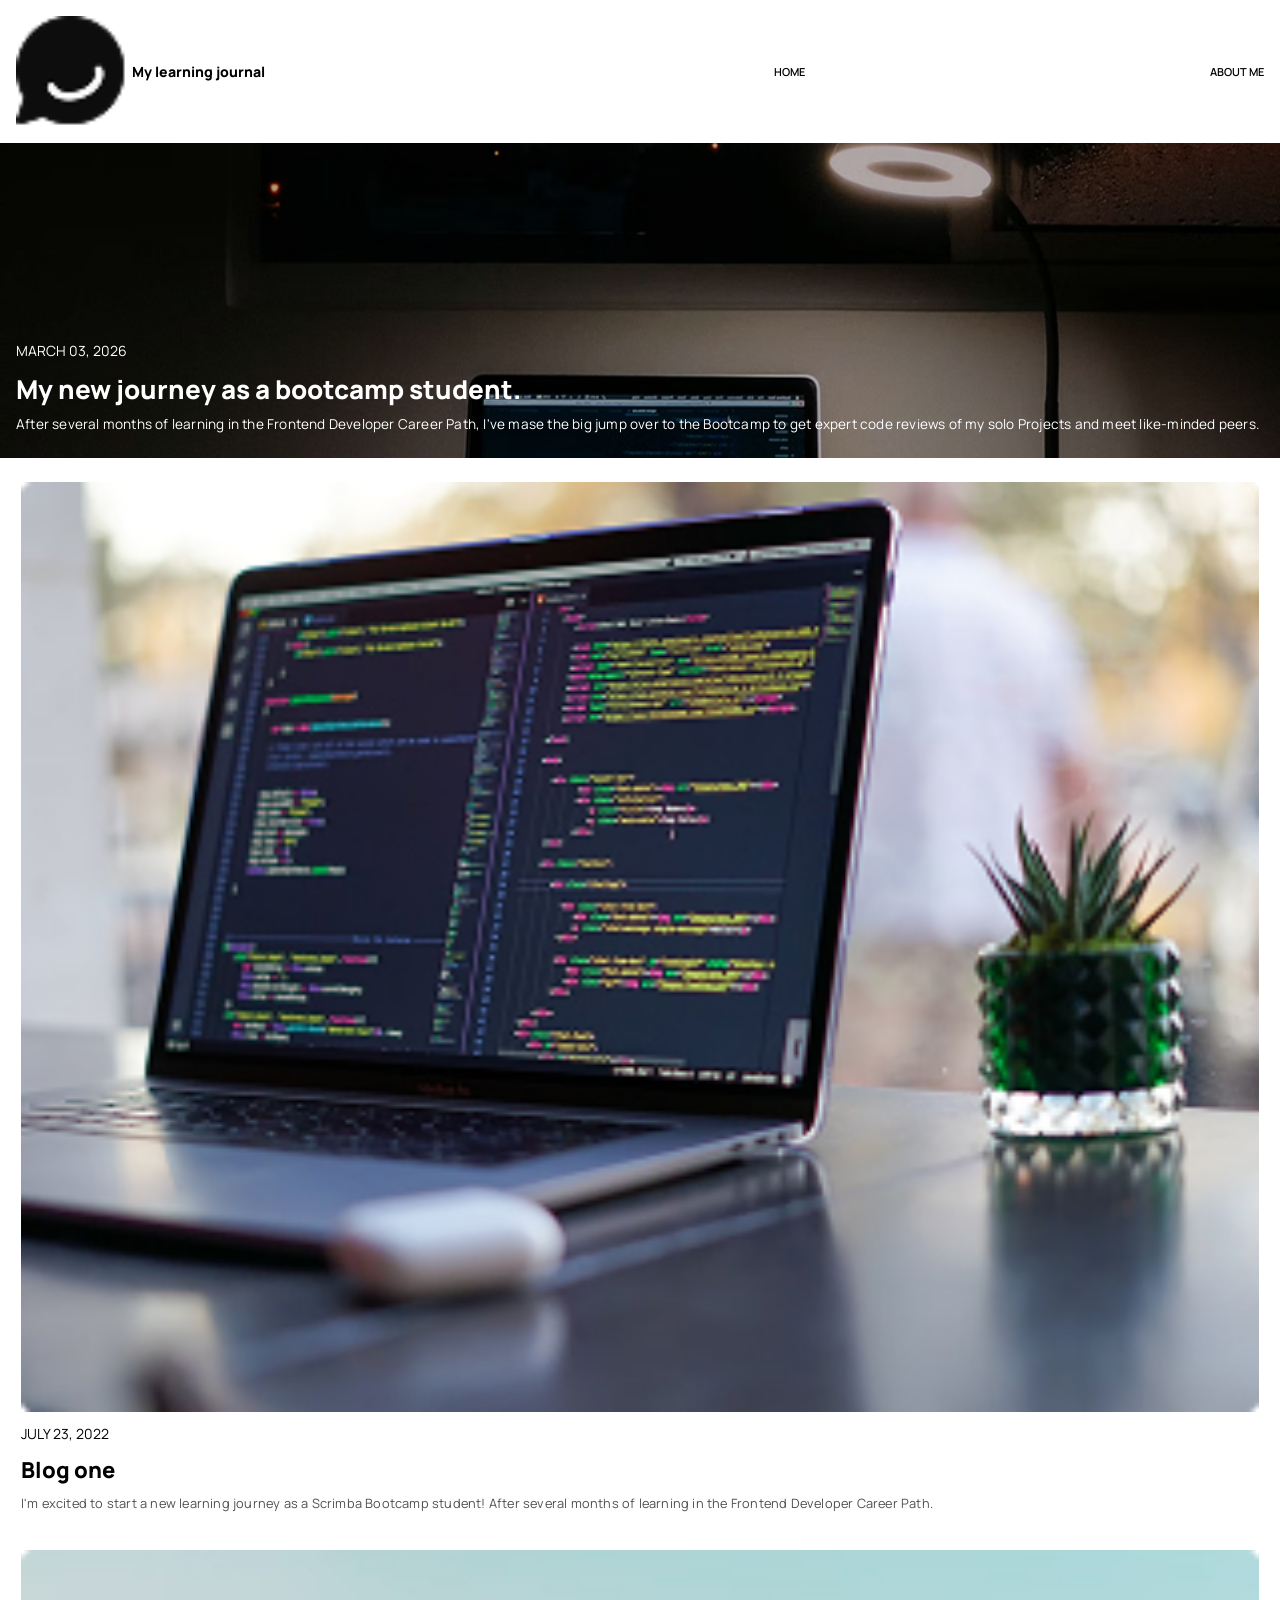
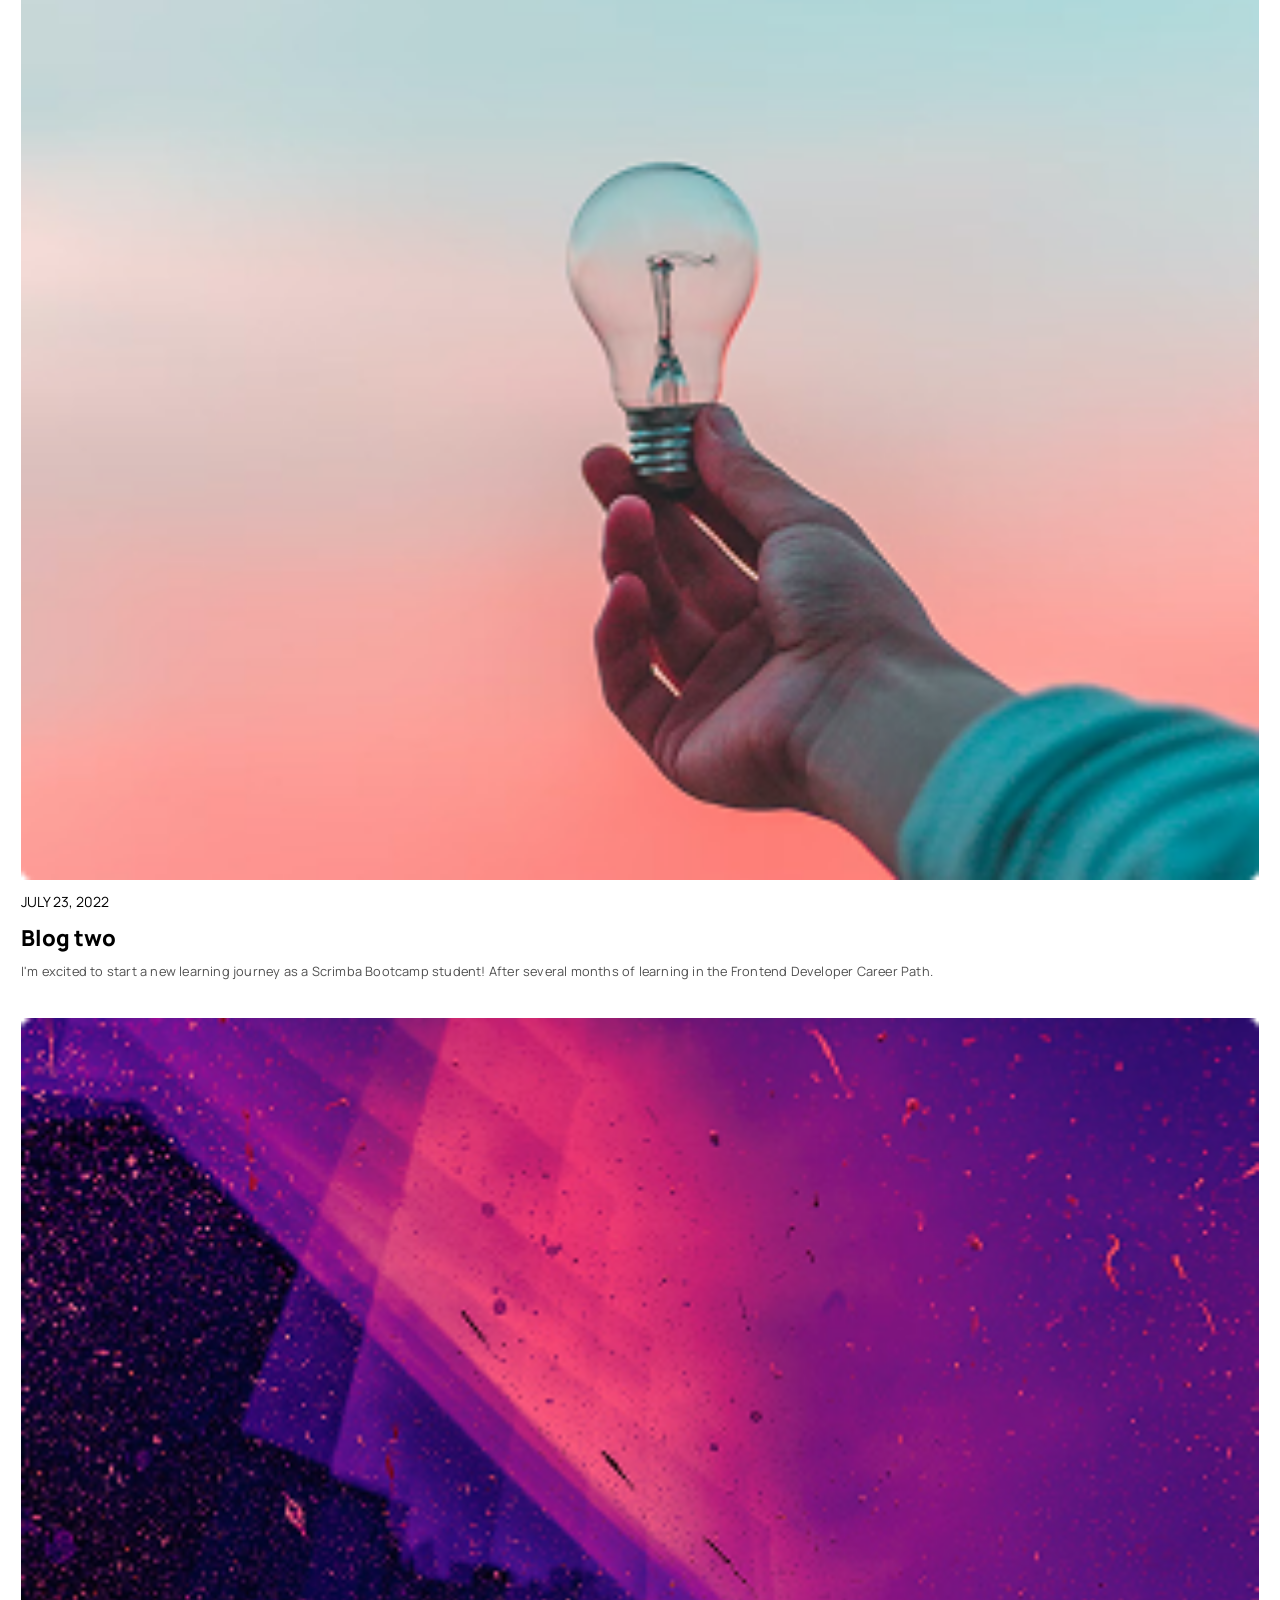
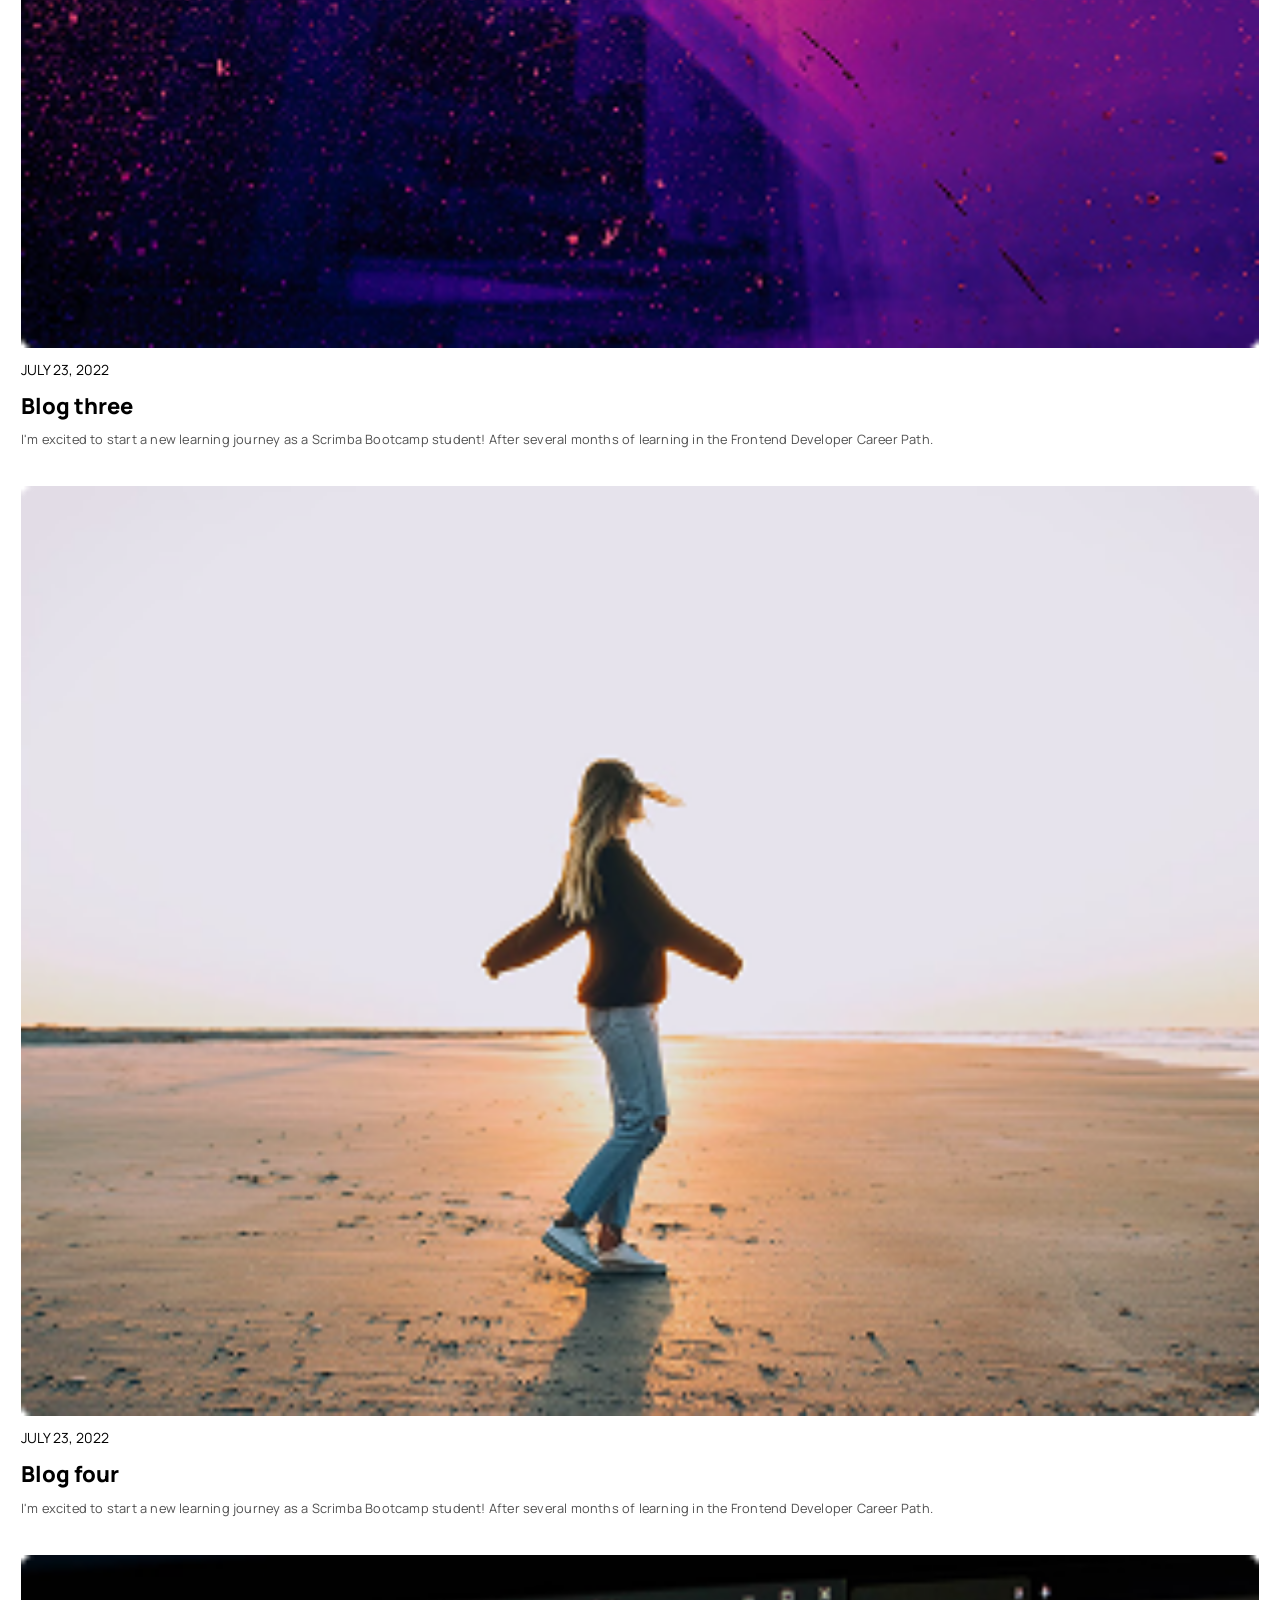
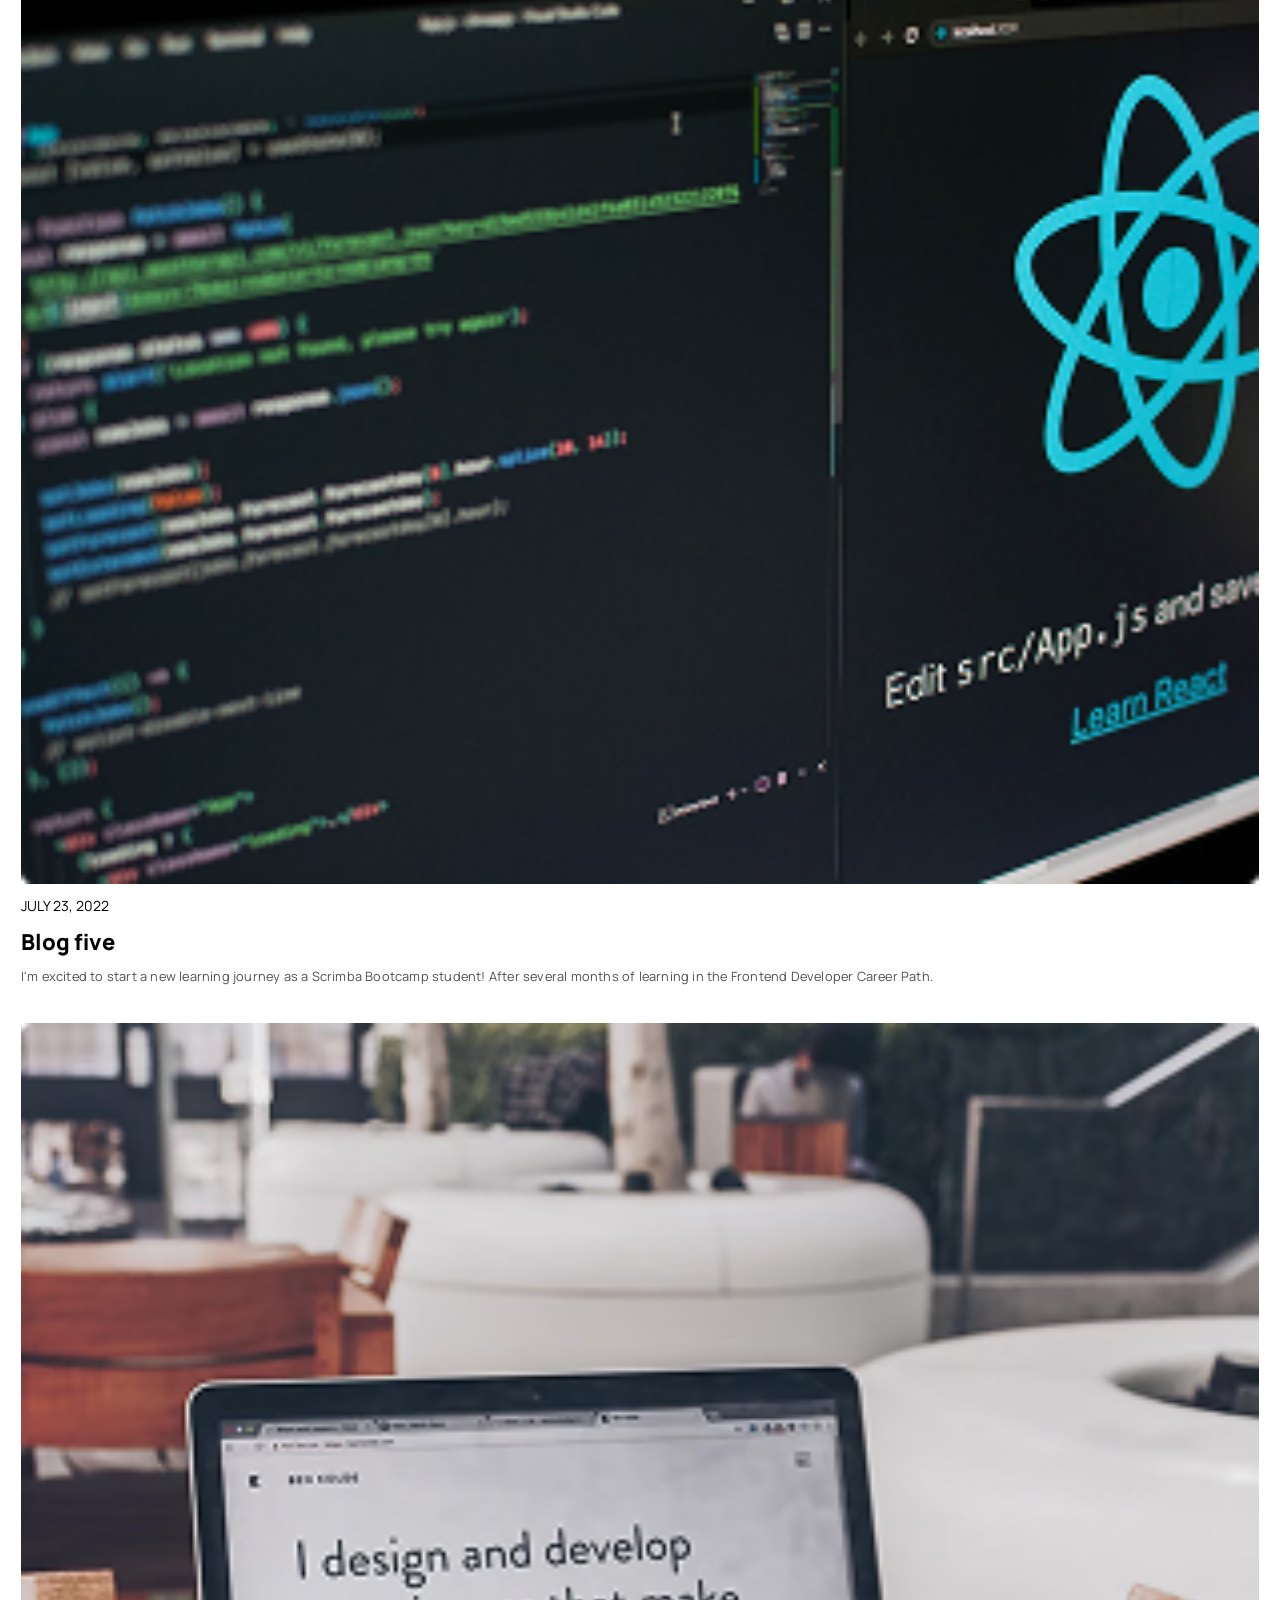
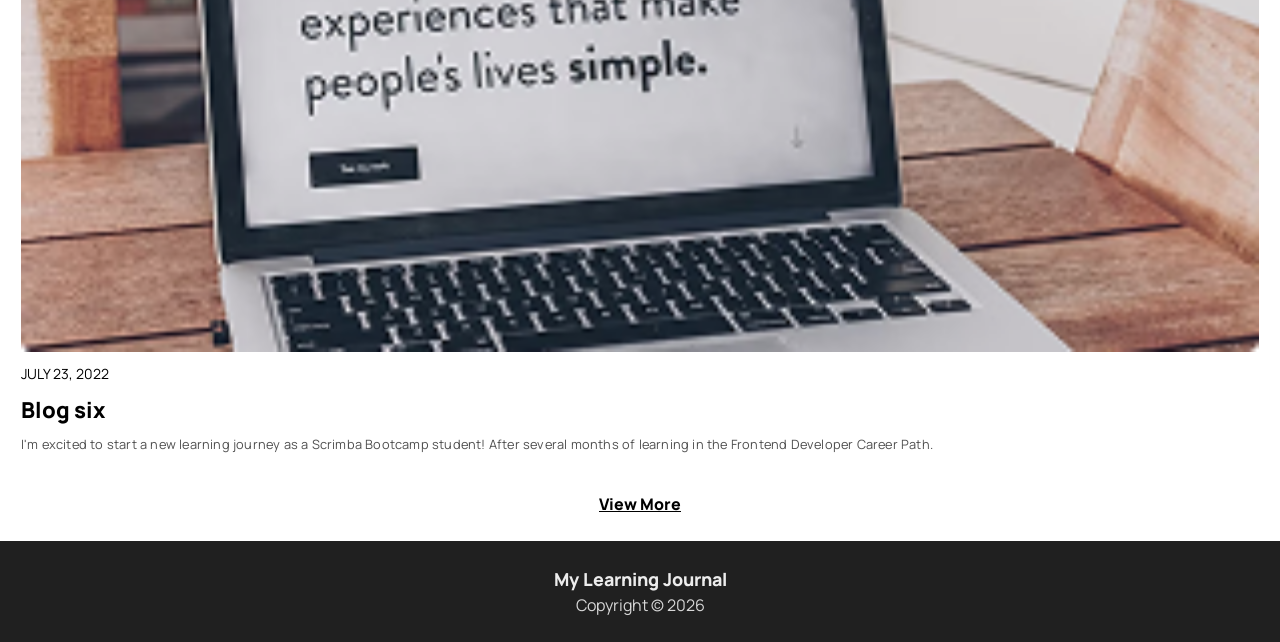
==== index.html @ d0b193f2 "Mobile-First Home Page" ====
<!doctype html>
<html lang="en">
  <head>
    <meta name="viewport" content="width=device-width, initial-scale=1.0" />
    <title>My Learning Journal</title>
    <link rel="preconnect" href="https://fonts.googleapis.com" />
    <link rel="preconnect" href="https://fonts.gstatic.com" crossorigin />
    <link
      href="https://fonts.googleapis.com/css2?family=Manrope:wght@200..800&family=Source+Code+Pro:ital,wght@0,200..900;1,200..900&display=swap"
      rel="stylesheet"
    />
    <link rel="stylesheet" href="css/style.css" />
  </head>
  <body>
    <header>
      <div class="site-logo">
        <img src="images/logo.png" alt="My learning journal logo smilie face" />
        <span>My learning journal</span>
      </div>
      <nav class="nav-bar">
        <ul>
          <li><a href="index.html">Home</a></li>
          <li><a href="index.html">About Me</a></li>
        </ul>
      </nav>
    </header>
    <main>
      <section class="hero-post">
        <div class="hero-post-wrapper">
          <span class="date">March 03, 2026</span>
          <h2><a href="#">My new journey as a bootcamp student.</a></h2>
          <p>
            After several months of learning in the Frontend Developer Career
            Path, I've mase the big jump over to the Bootcamp to get expert code
            reviews of my solo Projects and meet like-minded peers.
          </p>
        </div>
      </section>

      <section class="main-posts">
        <article class="blog blog1">
          <img src="images/blog-image-01.png" alt="" />
          <span>july 23, 2022</span>
          <h3>Blog one</h3>
          <p>
            I'm excited to start a new learning journey as a Scrimba Bootcamp
            student! After several months of learning in the Frontend Developer
            Career Path.
          </p>
        </article>

        <article class="blog blog2">
          <img src="images/blog-image-02.png" alt="" />
          <span>july 23, 2022</span>
          <h3>Blog two</h3>
          <p>
            I'm excited to start a new learning journey as a Scrimba Bootcamp
            student! After several months of learning in the Frontend Developer
            Career Path.
          </p>
        </article>
        <article class="blog blog3">
          <img src="images/blog-image-03.png" alt="" />
          <span>july 23, 2022</span>
          <h3>Blog three</h3>
          <p>
            I'm excited to start a new learning journey as a Scrimba Bootcamp
            student! After several months of learning in the Frontend Developer
            Career Path.
          </p>
        </article>

        <article class="blog blog4">
          <img src="images/blog-image-04.png" alt="" />
          <span>july 23, 2022</span>
          <h3>Blog four</h3>
          <p>
            I'm excited to start a new learning journey as a Scrimba Bootcamp
            student! After several months of learning in the Frontend Developer
            Career Path.
          </p>
        </article>

        <article class="blog blog5">
          <img src="images/blog-image-05.png" alt="" />
          <span>july 23, 2022</span>
          <h3>Blog five</h3>
          <p>
            I'm excited to start a new learning journey as a Scrimba Bootcamp
            student! After several months of learning in the Frontend Developer
            Career Path.
          </p>
        </article>

        <article class="blog blog6">
          <img src="images/blog-image-06.png" alt="" />
          <span>july 23, 2022</span>
          <h3>Blog six</h3>
          <p>
            I'm excited to start a new learning journey as a Scrimba Bootcamp
            student! After several months of learning in the Frontend Developer
            Career Path.
          </p>
        </article>
      </section>
      <section class="view-more">
        <a href="#">View More</a>
      </section>
    </main>

    <footer>
      <div class="foot">
        <span class="site-name">My Learning Journal</span>
        <span class="copy-right">Copyright &copy; 2026</span>
      </div>
    </footer>
  </body>
</html>
---- css/style.css ----
/* Basic */
* {
    box-sizing: border-box;
}
html, 
body {
    margin: 0;
    padding: 0;
    color: #000;
    font-family: 'Manrope', sans-serif;
}

/* Layout */
/* header => site logo, title & nav-bar*/
header {
    display: flex;
    justify-content: space-between;
    align-items: center;
    padding: 0.5em;
}
.site-logo {
    padding: 0.5em;
    width: 60%;
    /* max-width: 250px; */
    display: flex;
    align-items: center;
    gap: 0.3em;
}
.site-logo img {
    width: 15%;
    /* max-width: 90px; */
}
.nav-bar {
    width: 40%;
}
nav ul {
    display: flex;
    justify-content: space-between;
    padding: 0 0.5em;
    list-style: none;
}
/* Main => hero section, blogs, view more*/
.hero-post {
    width: 100%;
    padding: 1.5em 1em;
    background-image: url('../images/hero-post-01.png');
    background-size: cover;
    background-position: center;
    background-repeat: no-repeat;
    height: 35vh;
    display: flex;
    align-items: flex-end;
}
.hero-post h2 {
    margin-top: 0.4em;
    margin-bottom: 0;
}
.hero-post p {
    margin-top: 0.5em;
    margin-bottom: 0;
}
.hero-post-wrapper {
    padding-top: 1em;
}
.main-posts {
    display: grid;
    grid-template-columns: 1em 1fr 1em;
    gap: 1em 0;
    grid-template-areas: 
    ". ..... ."
    ". blog1 ."
    ". blog2 ."
    ". blog3 ."
    ". blog4 ."
    ". blog5 ."
    ". blog6 ."
    ". ..... ."
    ;
}
.blog1{
    grid-area: blog1;
}

.blog2{
    grid-area: blog2;
}
.blog3{
    grid-area: blog3;
}
.blog4{
    grid-area: blog4;
}

.blog5{
    grid-area: blog5;
}

.blog6{
    grid-area: blog6;
}
.blog{
    padding: 0.5em 0.3em;
}
.blog span{
    display: inline-block;
    margin-top: 0.5em;
}

.blog h3{
    margin-top: 0.5em;
    margin-bottom: 0;
}

.blog p{
    margin: 0.8em 0 0.5em 0;
}

.blog img{
    width: 100%;
}
.view-more{
    padding: 0.625em 0.5em;
    display: flex;
    justify-content: center;
    align-items: center;
    margin-bottom: 1em;
}
/* footer => site name, copy right*/
footer{
    padding: 1.5625em 1.25em;
    background-color: #202020;
    display: flex;
    align-items: center;
    justify-content: center;
}
footer span{
    display: inline-block;
    width: 100%;
}

/* Typography */
/* header => site logo, title & nav-bar*/
.site-logo span{
    font-size: 0.875rem;
}
ul li {
    font-size: 0.6875rem;
    font-weight: 600;
}

/* Main => hero section, blogs*/
.hero-post a,
.hero-post {
    color: #fff;
}
.hero-post span {
    font-size: 0.875rem;
}

.hero-post h2 {
    font-size: 1.625rem;
}
.hero-post p{
    font-size: 0.85rem;
}
.hero-post p,
.blog p{
    letter-spacing: 0.2px;
}

.blog span {
    font-size: 0.875rem;
}

.blog h3 {
    font-size: 1.375rem;
}

.blog p {
    font-size: 0.8rem;
    line-height: 1.3;
    color: #505050;
}

.view-more a {
    text-decoration: underline;
}
/* footer => site name, copy right*/
.foot{
    text-align: center;
}
.site-name {
    color: #ECECEC;
    font-size: 1.12rem;
}

.copy-right{
    color: #D7D7D7;
}
/* header, main, foot => common settings */
header a,
.hero-post a{
    text-decoration: none;
}
.site-logo span,
.hero-post h2,
.blog h3,
.view-more a,
.site-name{
    font-weight: 900;
}
header a,
.view-more a{
    color: inherit;
}
ul li,
.hero-post span,
.blog span{
    text-transform: uppercase;
}
.hero-post p,
.foot {
    line-height: 1.5;
}
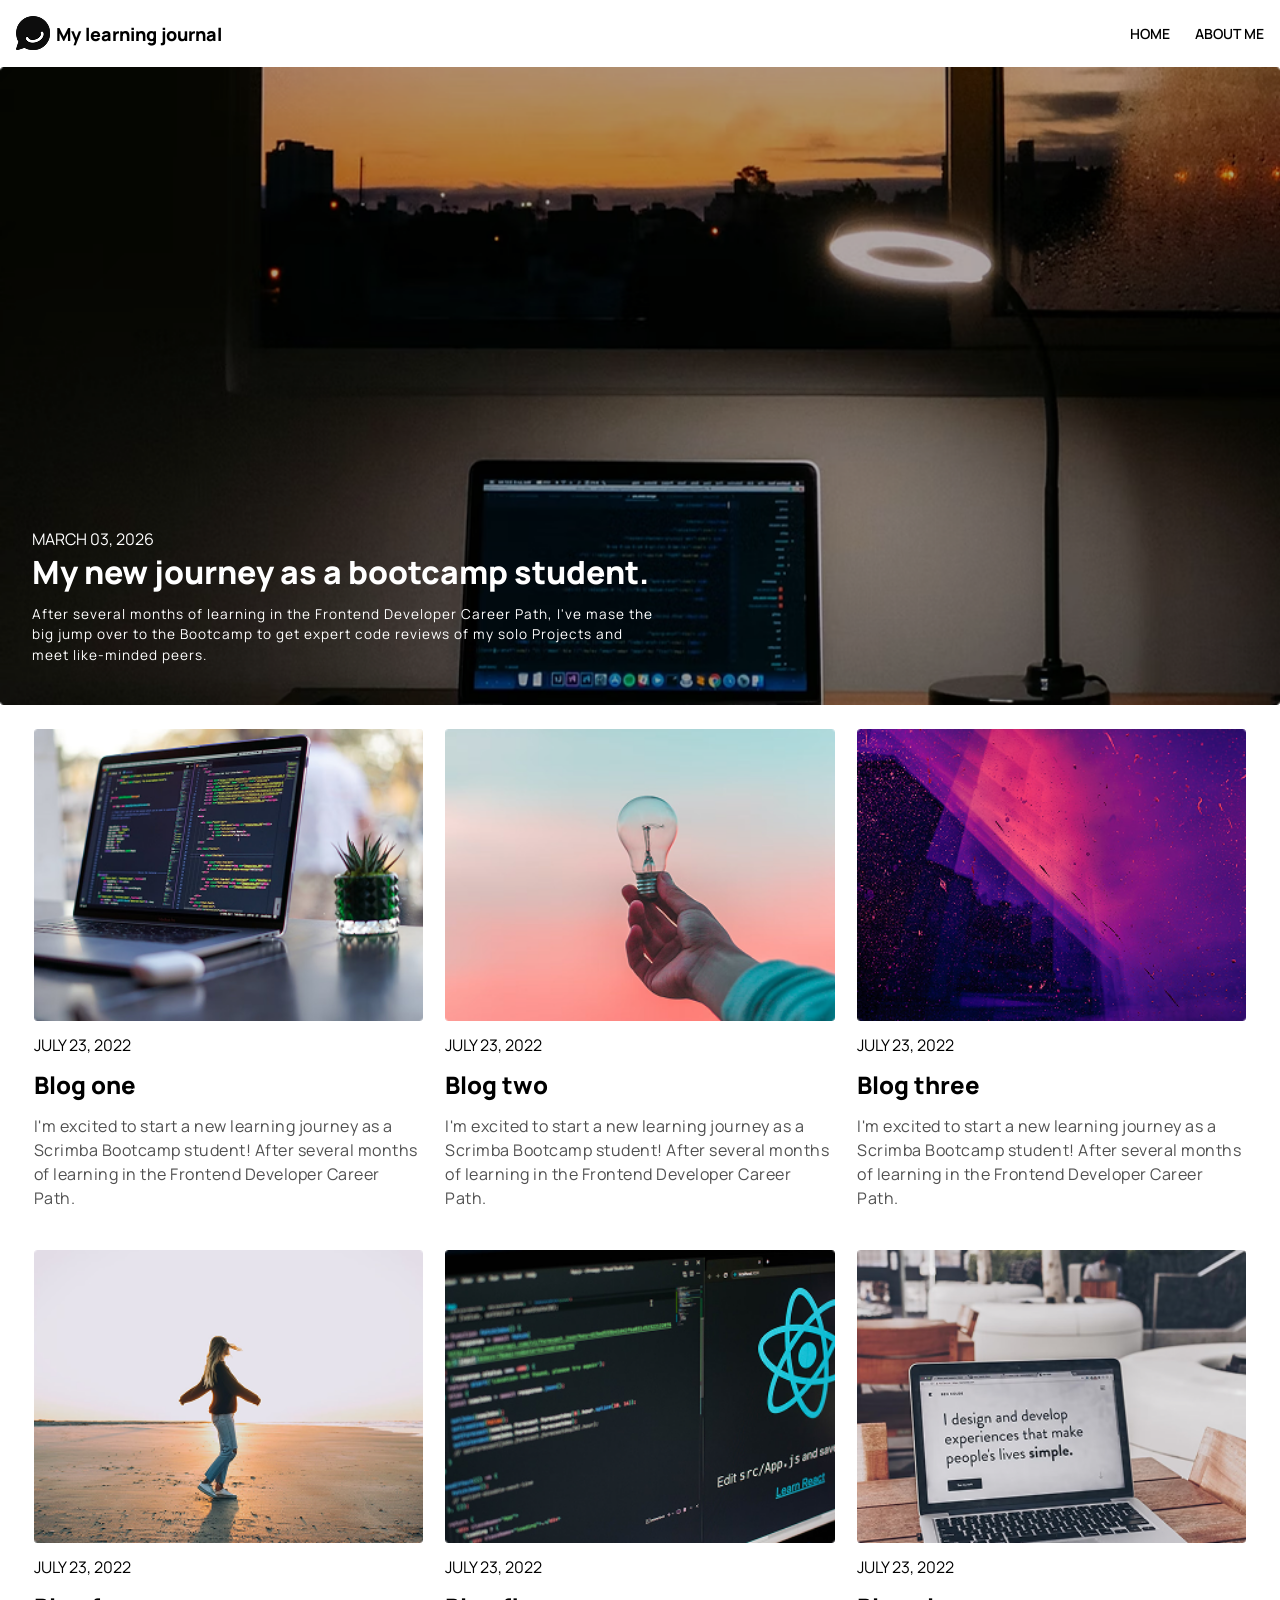
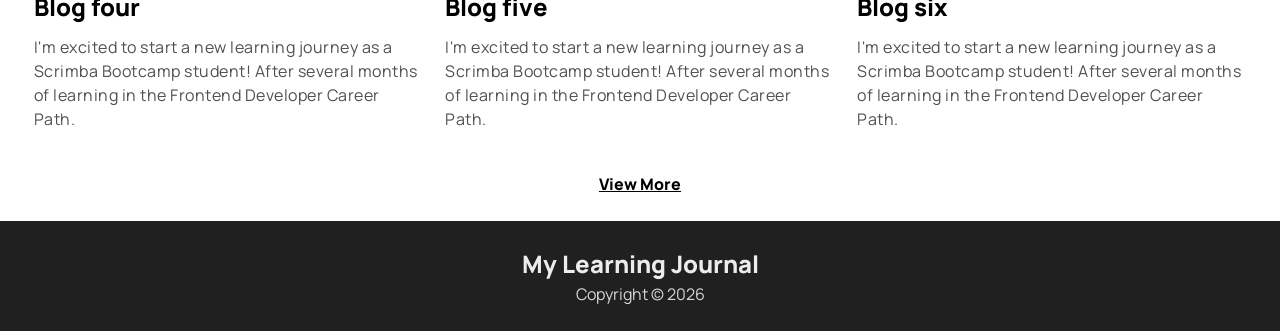
==== commit 0d282b39: "Layout fix" ====
--- a/index.html
+++ b/index.html
@@ -28,7 +28,7 @@
       <section class="hero-post">
         <div class="hero-post-wrapper">
           <span class="date">March 03, 2026</span>
-          <h2><a href="#">My new journey as a bootcamp student.</a></h2>
+          <h2><a href="recent-blogs.html">My new journey as a bootcamp student.</a></h2>
           <p>
             After several months of learning in the Frontend Developer Career
             Path, I've mase the big jump over to the Bootcamp to get expert code
--- a/css/style.css
+++ b/css/style.css
@@ -21,17 +21,18 @@
 .site-logo {
     padding: 0.5em;
     width: 60%;
-    /* max-width: 250px; */
+    max-width: 250px;
     display: flex;
     align-items: center;
     gap: 0.3em;
 }
 .site-logo img {
     width: 15%;
-    /* max-width: 90px; */
+    max-width: 90px;
 }
 .nav-bar {
     width: 40%;
+    max-width: 150px;
 }
 nav ul {
     display: flex;
@@ -42,25 +43,26 @@
 /* Main => hero section, blogs, view more*/
 .hero-post {
     width: 100%;
-    padding: 1.5em 1em;
+    aspect-ratio: 979 / 488;
     background-image: url('../images/hero-post-01.png');
     background-size: cover;
     background-position: center;
     background-repeat: no-repeat;
-    height: 35vh;
     display: flex;
     align-items: flex-end;
+    padding: 1.5em 1em;
 }
 .hero-post h2 {
-    margin-top: 0.4em;
+    margin-top: 0;
+    margin-bottom: 0.3em;
+}
+.hero-post p {
+    margin-top: 0;
     margin-bottom: 0;
 }
-.hero-post p {
-    margin-top: 0.5em;
-    margin-bottom: 0;
-}
 .hero-post-wrapper {
-    padding-top: 1em;
+    padding: 1em;
+    max-width: 400px;
 }
 .main-posts {
     display: grid;
@@ -184,6 +186,7 @@
 
 .view-more a {
     text-decoration: underline;
+    font-size: 0.8rem;
 }
 /* footer => site name, copy right*/
 .foot{
@@ -196,6 +199,7 @@
 
 .copy-right{
     color: #D7D7D7;
+    font-size: 0.8rem;
 }
 /* header, main, foot => common settings */
 header a,
@@ -223,3 +227,72 @@
     line-height: 1.5;
 }
 
+/* Media Query */
+@media(min-width: 768px){
+    /* body {
+        background-color: red;
+    } */
+
+    .site-logo span{
+        font-size: 1.125rem;
+    }
+    ul li {
+        font-size: 0.875rem;
+    }
+
+    .hero-post {
+        aspect-ratio: 979 / 488;
+        max-height: 720px;             
+    }
+    .hero-post-wrapper{
+        max-width: 740px;
+        max-height: 300px;
+    }
+    .hero-post span {
+    font-size: 1rem;
+    }
+
+    .hero-post h2 {
+        font-size: 2rem;
+    }
+    .hero-post p{
+        max-width: 630px;
+        letter-spacing: 1px;
+    }
+    .main-posts {
+        display: grid;
+        grid-template-columns: 1em repeat(3, 1fr) 1em;
+        gap: 1em 0.8em;
+        grid-template-areas: 
+        ". ..... ..... ..... ."
+        ". blog1 blog2 blog3 ."
+        ". blog4 blog5 blog6 ."
+        ". ..... ..... ..... ."
+        ;
+    }
+    .blog span {
+        font-size: 1rem;
+    }
+
+    .blog h3 {
+        font-size: 1.5rem;
+    }
+
+    .blog p {
+        font-size: 1rem;
+        line-height: 1.5;
+        letter-spacing: 0.5px;
+    }
+    .view-more a {
+        font-size: 1rem;
+    }
+    .site-name {
+        color: #ECECEC;
+        font-size: 1.5rem;
+    }
+    .copy-right{
+        color: #D7D7D7;
+        font-size: 1rem;
+    }
+}
+
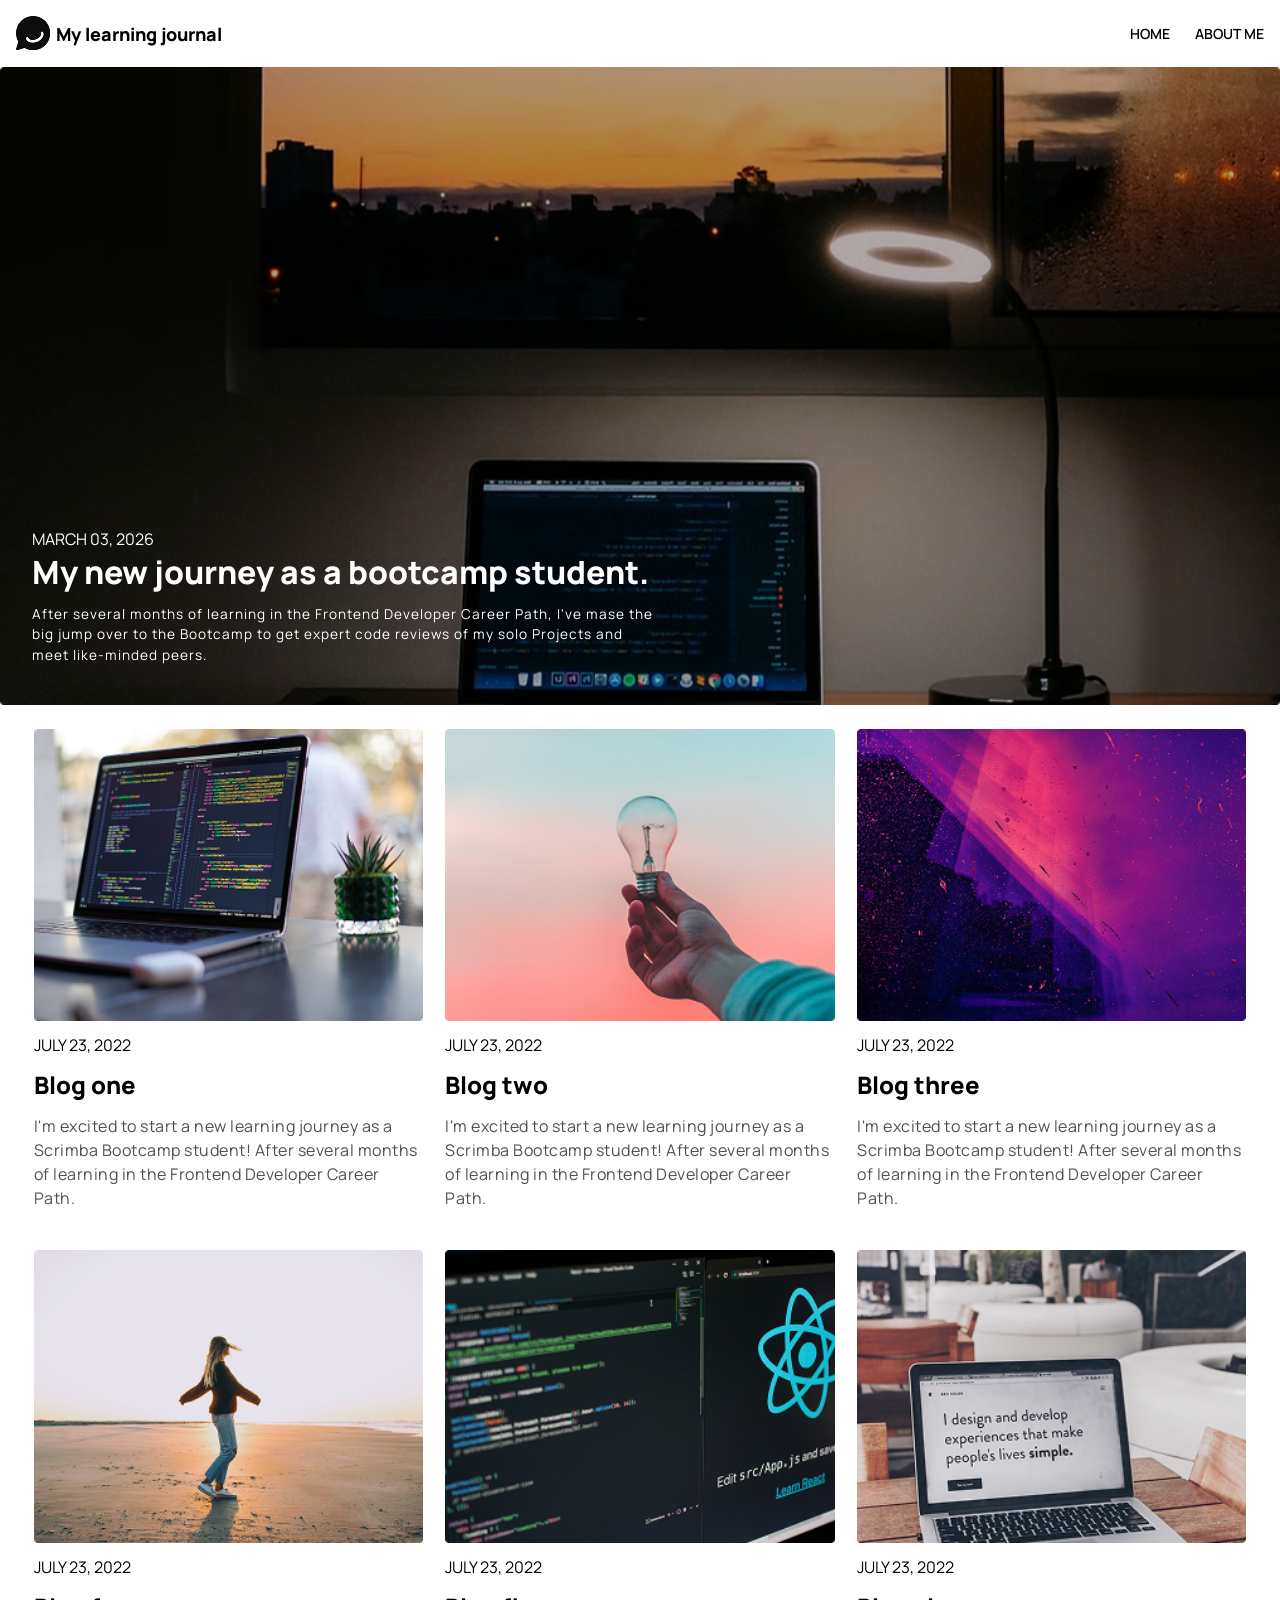
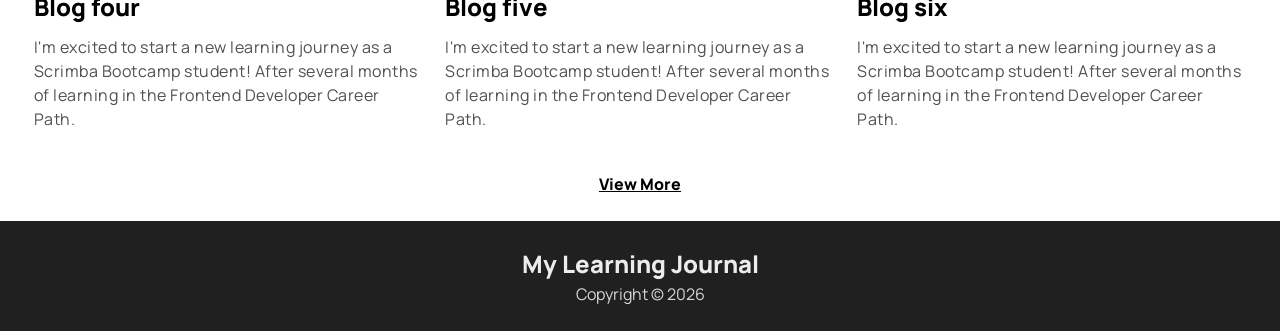
==== commit aad56737: "Added about-me page" ====
--- a/index.html
+++ b/index.html
@@ -20,7 +20,7 @@
       <nav class="nav-bar">
         <ul>
           <li><a href="index.html">Home</a></li>
-          <li><a href="index.html">About Me</a></li>
+          <li><a href="about-me.html">About Me</a></li>
         </ul>
       </nav>
     </header>
--- a/css/style.css
+++ b/css/style.css
@@ -119,6 +119,7 @@
 
 .blog img{
     width: 100%;
+    border-radius: 0.2em;
 }
 .view-more{
     padding: 0.625em 0.5em;
@@ -229,10 +230,6 @@
 
 /* Media Query */
 @media(min-width: 768px){
-    /* body {
-        background-color: red;
-    } */
-
     .site-logo span{
         font-size: 1.125rem;
     }
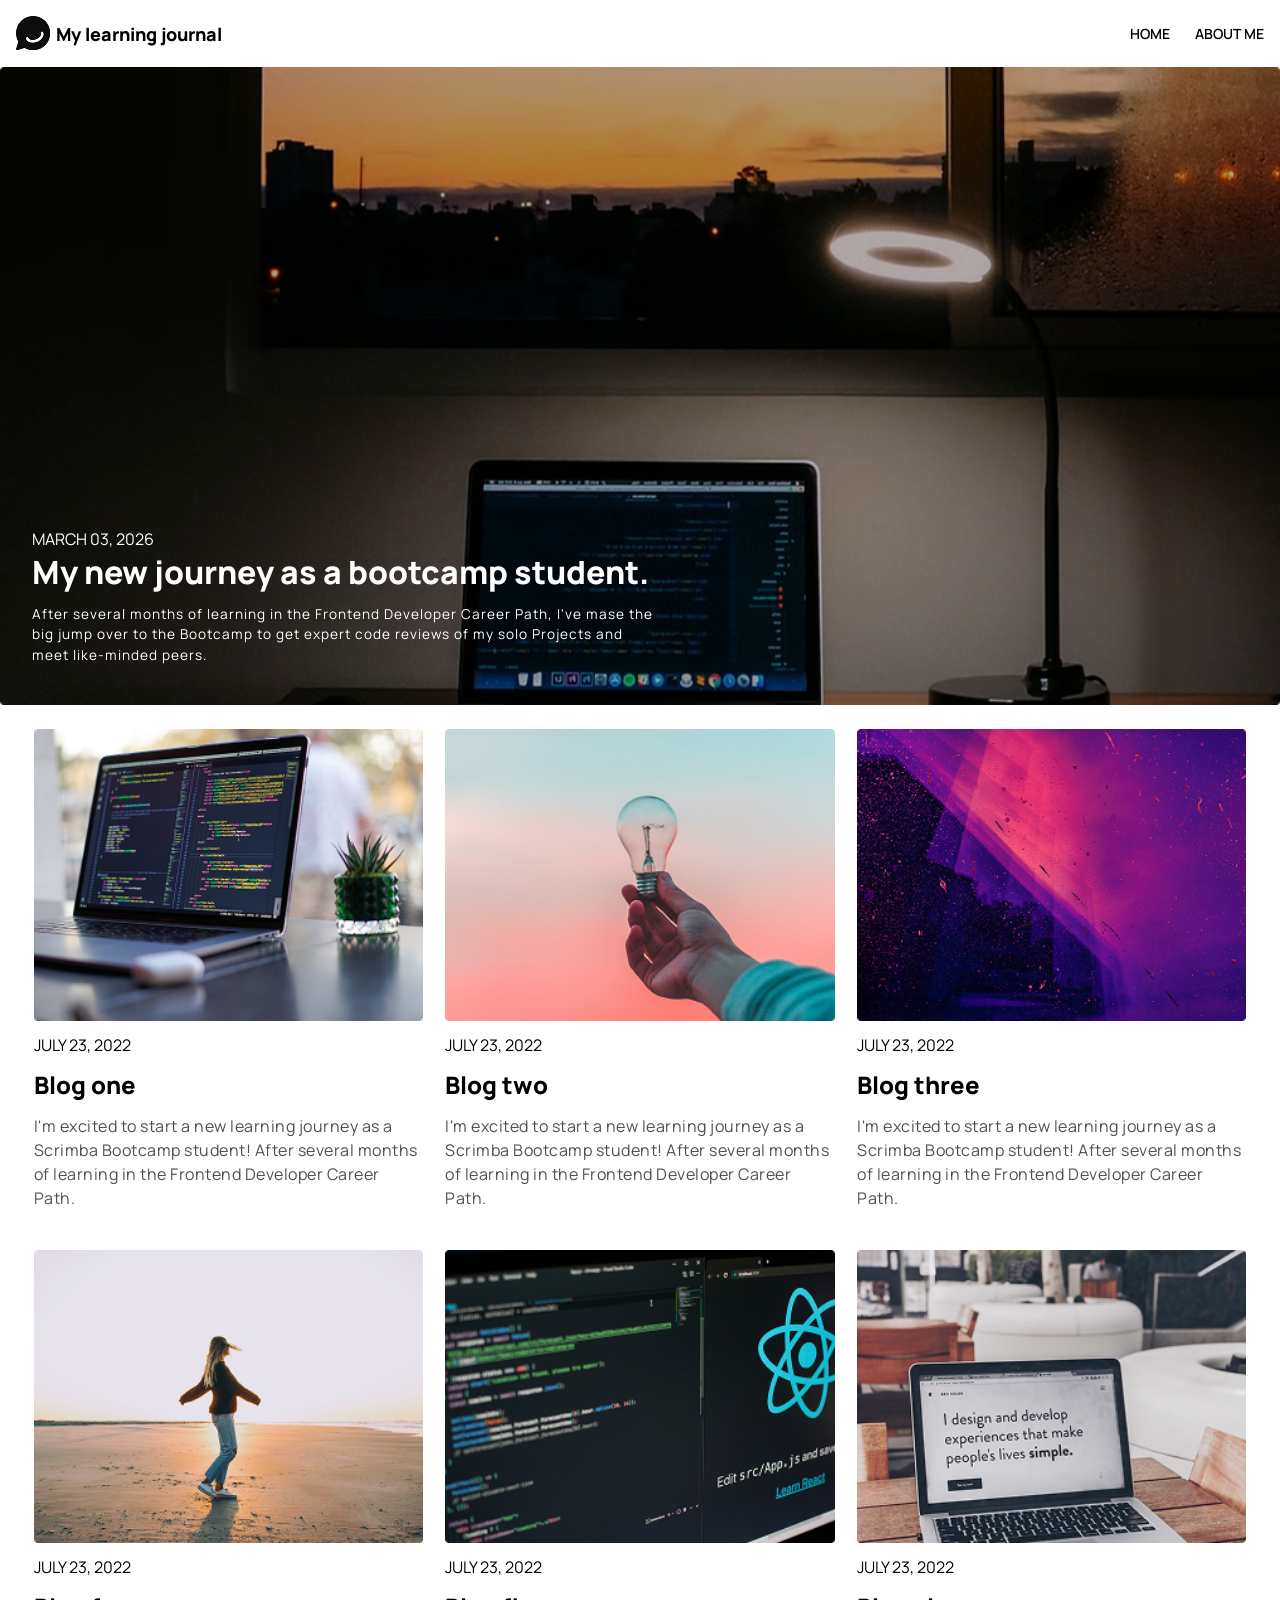
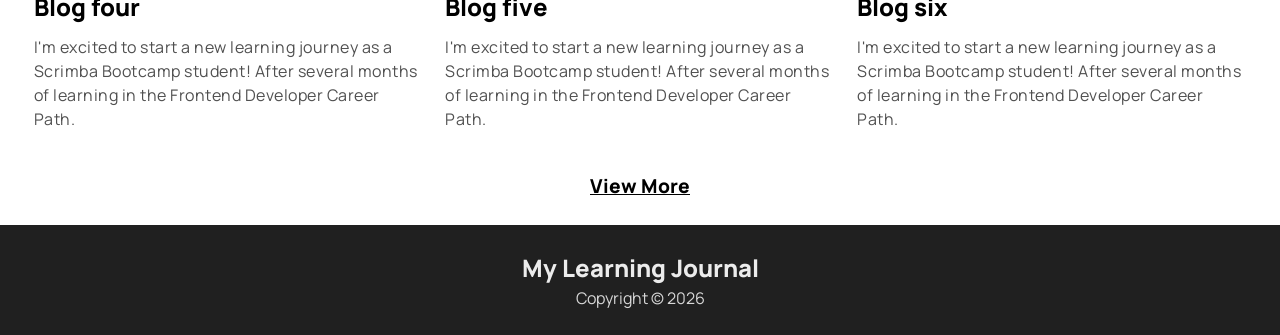
==== commit 5e85b8dc: "Mobile-first CSS for about me page" ====
--- a/index.html
+++ b/index.html
@@ -28,7 +28,7 @@
       <section class="hero-post">
         <div class="hero-post-wrapper">
           <span class="date">March 03, 2026</span>
-          <h2><a href="recent-blogs.html">My new journey as a bootcamp student.</a></h2>
+          <h1><a href="recent-blogs.html">My new journey as a bootcamp student.</a></h1>
           <p>
             After several months of learning in the Frontend Developer Career
             Path, I've mase the big jump over to the Bootcamp to get expert code
--- a/css/style.css
+++ b/css/style.css
@@ -52,7 +52,7 @@
     align-items: flex-end;
     padding: 1.5em 1em;
 }
-.hero-post h2 {
+.hero-post h1 {
     margin-top: 0;
     margin-bottom: 0.3em;
 }
@@ -160,7 +160,7 @@
     font-size: 0.875rem;
 }
 
-.hero-post h2 {
+.hero-post h1 {
     font-size: 1.625rem;
 }
 .hero-post p{
@@ -208,7 +208,7 @@
     text-decoration: none;
 }
 .site-logo span,
-.hero-post h2,
+.hero-post h1,
 .blog h3,
 .view-more a,
 .site-name{
@@ -249,7 +249,7 @@
     font-size: 1rem;
     }
 
-    .hero-post h2 {
+    .hero-post h1 {
         font-size: 2rem;
     }
     .hero-post p{
@@ -281,7 +281,7 @@
         letter-spacing: 0.5px;
     }
     .view-more a {
-        font-size: 1rem;
+        font-size: 1.2rem;
     }
     .site-name {
         color: #ECECEC;
